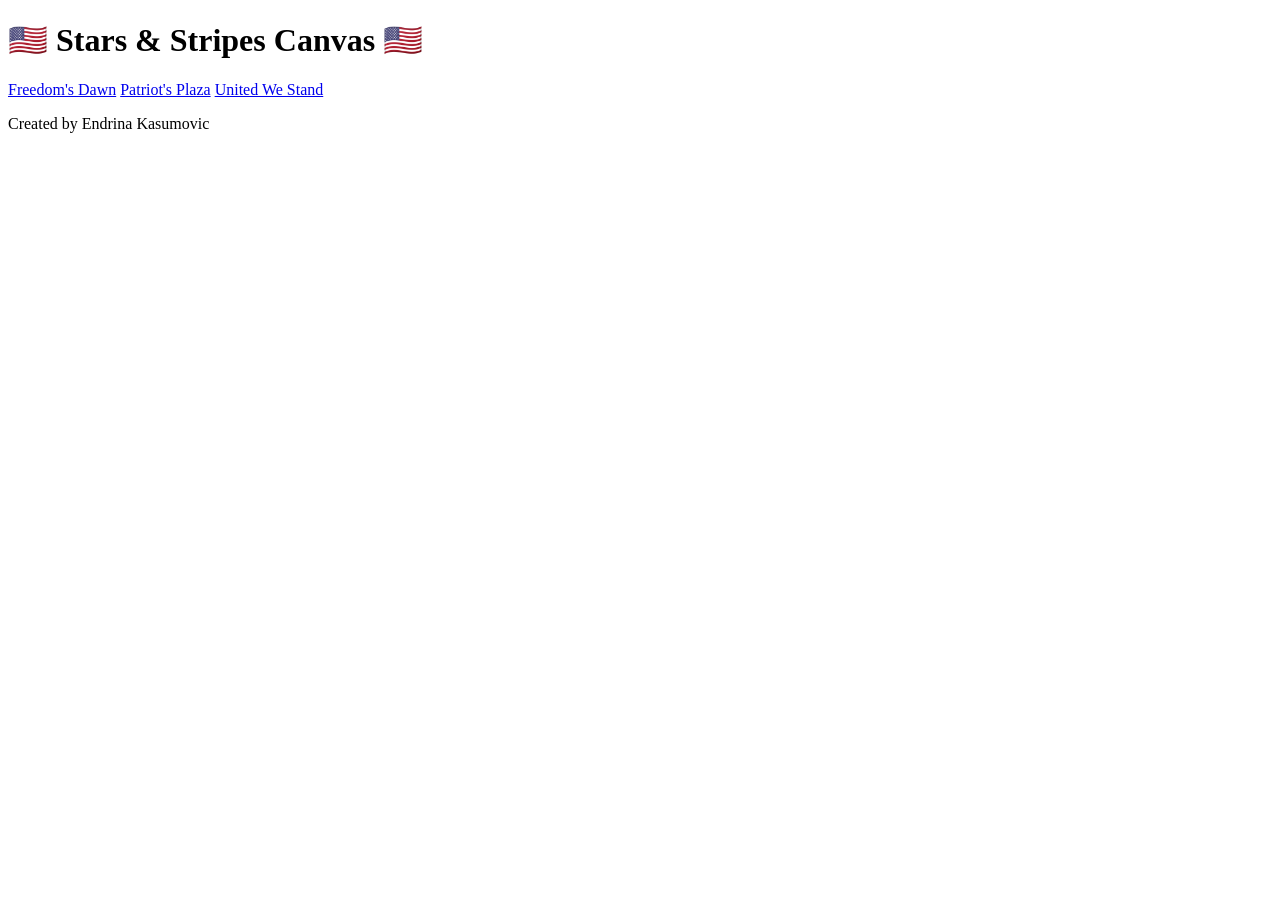
==== index.html @ b2540de1 "add starter code" ====
<!DOCTYPE html>
<html lang="en">
<head>
    <meta charset="UTF-8">
    <meta name="viewport" content="width=device-width, initial-scale=1.0">
    <title>Stars & Stripes Canvas</title>

    <link rel="stylesheet" href="stars-and-stripes.css">

    <link href="https://fonts.googleapis.com/css2?family=Oswald:wght@400;700&family=Open+Sans&display=swap" rel="stylesheet">
</head>

<body>

<header>
    <h1>🇺🇸 Stars & Stripes Canvas 🇺🇸</h1>

    <nav>
        <a href="#freedom">Freedom's Dawn</a>
        <a href="#plaza">Patriot's Plaza</a>
        <a href="#united">United We Stand</a>
    </nav>
</header>

<main>

    <section id="freedom" class="page">
    </section>

    <section id="plaza" class="page">
    </section>

    <section id="united" class="page">
    </section>

</main>

<footer>
    <p>Created by Endrina Kasumovic</p>
</footer>

</body>
</html>
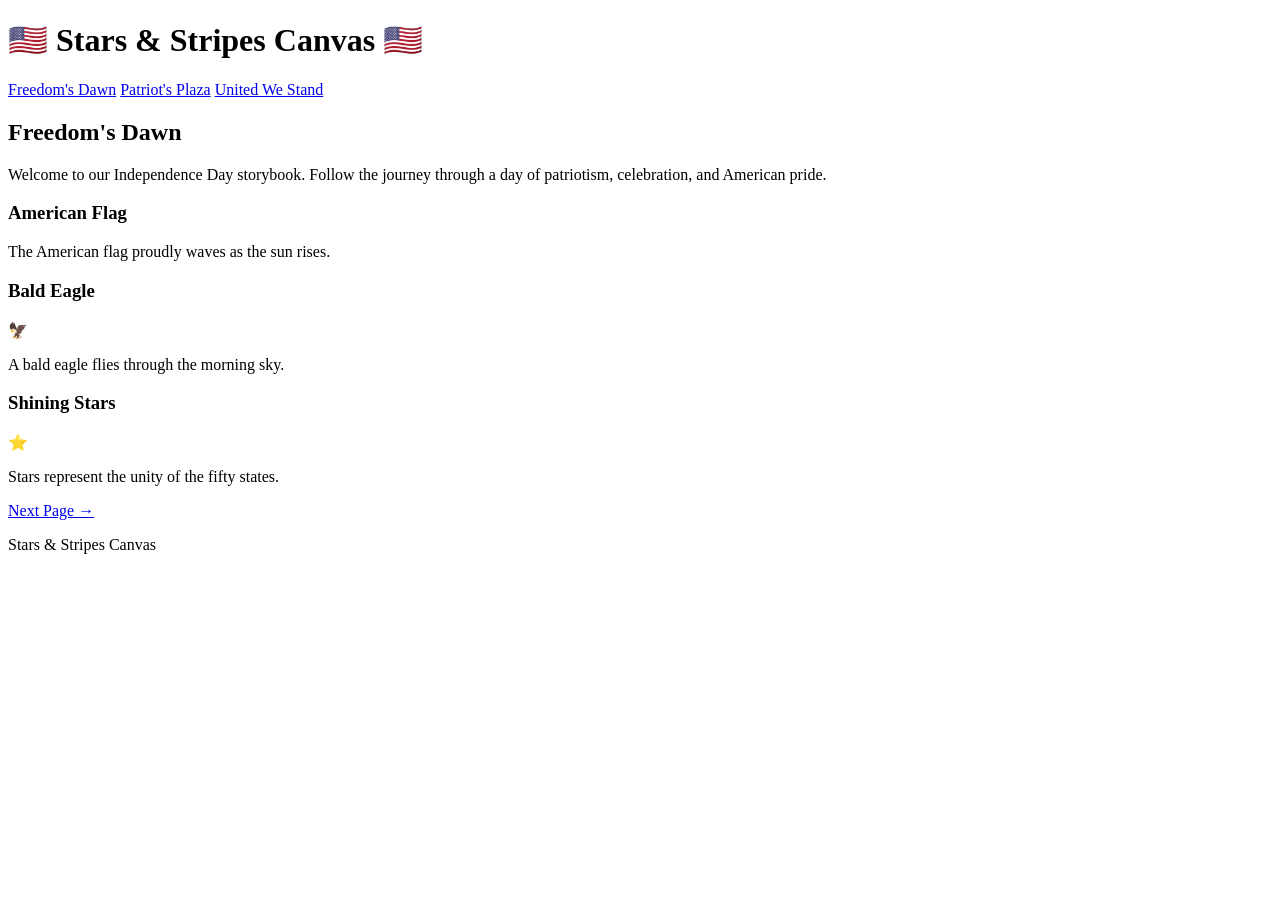
==== commit abf501c2: "Add patriotic animations and hover effects" ====
--- a/index.html
+++ b/index.html
@@ -25,6 +25,52 @@
 <main>
 
     <section id="freedom" class="page">
+
+        <div class="hero">
+            <h2>Freedom's Dawn</h2>
+
+            <p>
+                Welcome to our Independence Day storybook. Follow the journey
+                through a day of patriotism, celebration, and American pride.
+            </p>
+        </div>
+
+        <div class="content-grid">
+
+            <div class="card">
+                <h3>American Flag</h3>
+
+                <div class="flag"></div>
+
+                <p>
+                    The American flag proudly waves as the sun rises.
+                </p>
+            </div>
+
+            <div class="card">
+                <h3>Bald Eagle</h3>
+
+                <div class="eagle">🦅</div>
+
+                <p>
+                    A bald eagle flies through the morning sky.
+                </p>
+            </div>
+
+            <div class="card">
+                <h3>Shining Stars</h3>
+
+                <div class="star">⭐</div>
+
+                <p>
+                    Stars represent the unity of the fifty states.
+                </p>
+            </div>
+
+        </div>
+
+        <a class="next-btn" href="#plaza">Next Page →</a>
+
     </section>
 
     <section id="plaza" class="page">
@@ -36,7 +82,7 @@
 </main>
 
 <footer>
-    <p>Created by Endrina Kasumovic</p>
+    <p>Stars & Stripes Canvas</p>
 </footer>
 
 </body>
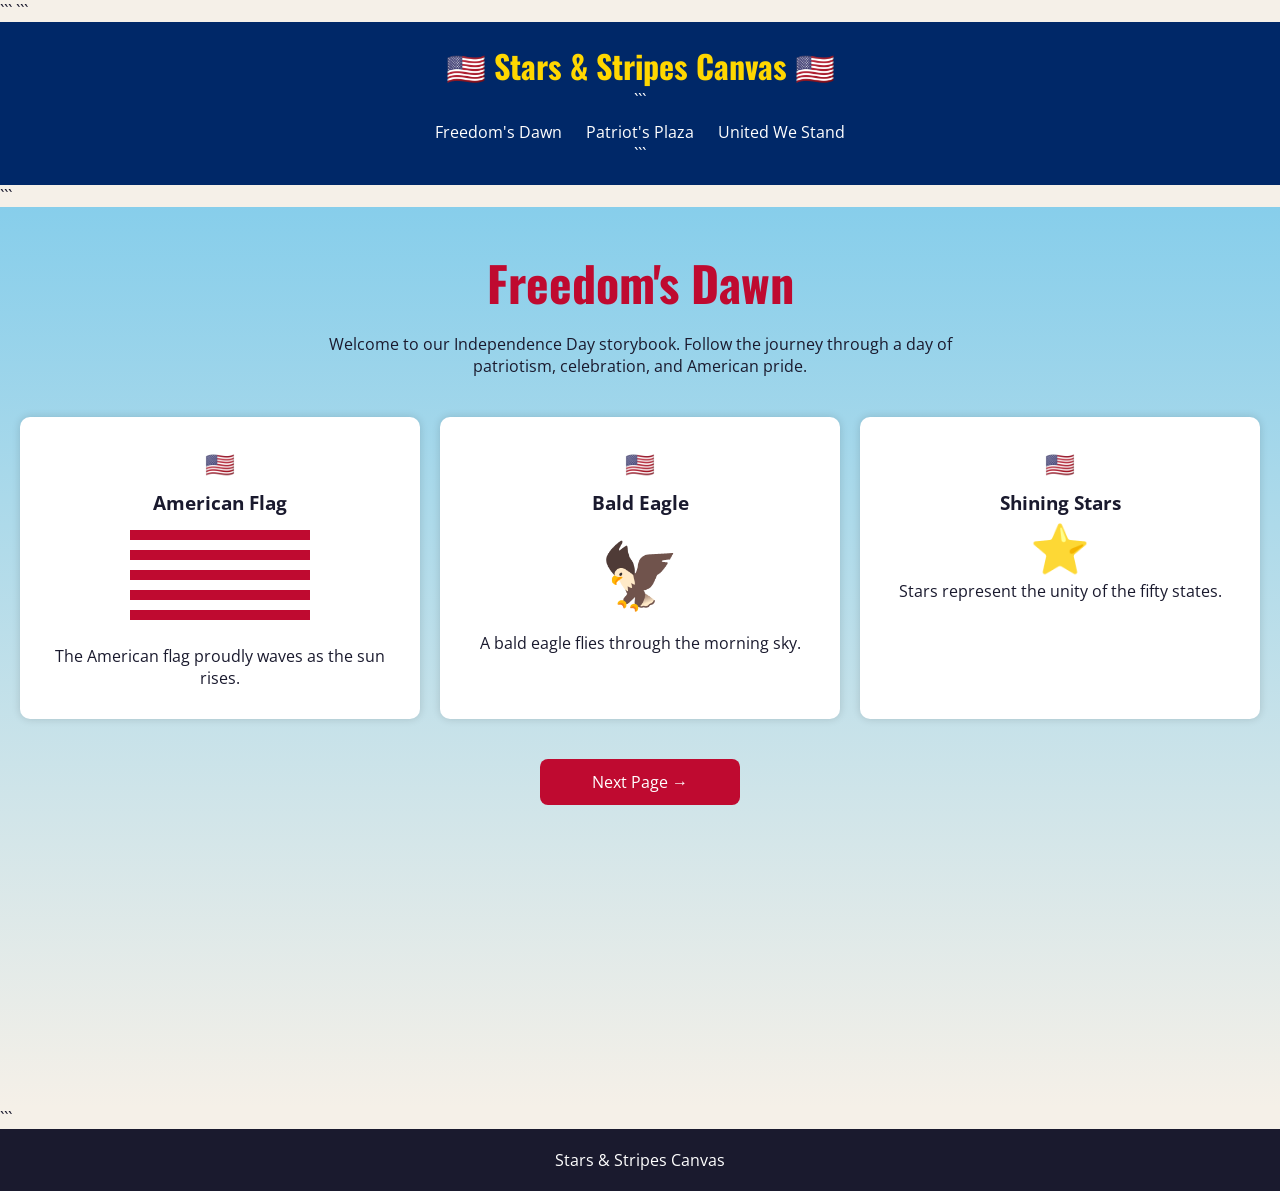
==== commit 5e98c41e: "Added new animnations but using place holder emojis (Change later)" ====
--- a/index.html
+++ b/index.html
@@ -1,13 +1,17 @@
 <!DOCTYPE html>
+
 <html lang="en">
 <head>
     <meta charset="UTF-8">
     <meta name="viewport" content="width=device-width, initial-scale=1.0">
     <title>Stars & Stripes Canvas</title>
 
-    <link rel="stylesheet" href="stars-and-stripes.css">
+```
+<link rel="stylesheet" href="stars_and_stripes.css">
 
-    <link href="https://fonts.googleapis.com/css2?family=Oswald:wght@400;700&family=Open+Sans&display=swap" rel="stylesheet">
+<link href="https://fonts.googleapis.com/css2?family=Oswald:wght@400;700&family=Open+Sans&display=swap" rel="stylesheet">
+```
+
 </head>
 
 <body>
@@ -15,69 +19,100 @@
 <header>
     <h1>🇺🇸 Stars & Stripes Canvas 🇺🇸</h1>
 
-    <nav>
-        <a href="#freedom">Freedom's Dawn</a>
-        <a href="#plaza">Patriot's Plaza</a>
-        <a href="#united">United We Stand</a>
-    </nav>
+```
+<nav>
+    <a href="#freedom">Freedom's Dawn</a>
+    <a href="#plaza">Patriot's Plaza</a>
+    <a href="#united">United We Stand</a>
+</nav>
+```
+
 </header>
 
 <main>
 
-    <section id="freedom" class="page">
+```
+<section id="freedom" class="page">
 
-        <div class="hero">
-            <h2>Freedom's Dawn</h2>
+    <div class="hero">
+        <h2>Freedom's Dawn</h2>
 
-            <p>
-                Welcome to our Independence Day storybook. Follow the journey
-                through a day of patriotism, celebration, and American pride.
-            </p>
+        <p>
+            Welcome to our Independence Day storybook. Follow the journey
+            through a day of patriotism, celebration, and American pride.
+        </p>
+    </div>
+
+    <div class="content-grid">
+
+        <div class="card">
+            <h3>American Flag</h3>
+            <div class="flag"></div>
+            <p>The American flag proudly waves as the sun rises.</p>
         </div>
 
-        <div class="content-grid">
-
-            <div class="card">
-                <h3>American Flag</h3>
-
-                <div class="flag"></div>
-
-                <p>
-                    The American flag proudly waves as the sun rises.
-                </p>
-            </div>
-
-            <div class="card">
-                <h3>Bald Eagle</h3>
-
-                <div class="eagle">🦅</div>
-
-                <p>
-                    A bald eagle flies through the morning sky.
-                </p>
-            </div>
-
-            <div class="card">
-                <h3>Shining Stars</h3>
-
-                <div class="star">⭐</div>
-
-                <p>
-                    Stars represent the unity of the fifty states.
-                </p>
-            </div>
-
+        <div class="card">
+            <h3>Bald Eagle</h3>
+            <div class="eagle">🦅</div>
+            <p>A bald eagle flies through the morning sky.</p>
         </div>
 
-        <a class="next-btn" href="#plaza">Next Page →</a>
+        <div class="card">
+            <h3>Shining Stars</h3>
+            <div class="star">⭐</div>
+            <p>Stars represent the unity of the fifty states.</p>
+        </div>
 
-    </section>
+    </div>
 
-    <section id="plaza" class="page">
-    </section>
+    <a class="next-btn" href="#plaza">Next Page →</a>
 
-    <section id="united" class="page">
-    </section>
+</section>
+
+<section id="plaza" class="page">
+
+    <div class="hero">
+        <h2>Patriot's Plaza</h2>
+
+        <p>
+            The town gathers together for a patriotic parade filled with
+            music, decorations, and celebration.
+        </p>
+    </div>
+
+    <div class="content-grid">
+
+        <div class="card">
+            <h3>Parade Float</h3>
+            <div class="float">🚚</div>
+            <p>A decorated parade float travels down Main Street.</p>
+        </div>
+
+        <div class="card">
+            <h3>Marching Band</h3>
+            <div class="band">🥁 🎺</div>
+            <p>The marching band performs patriotic music.</p>
+        </div>
+
+        <div class="card">
+            <h3>Family Dog</h3>
+            <div class="dog">🐶</div>
+            <p>Families bring their pets to enjoy the celebration.</p>
+        </div>
+
+    </div>
+
+    <div class="confetti">
+        🎉 🎊 🎉 🎊 🎉
+    </div>
+
+    <a class="next-btn" href="#united">Next Page →</a>
+
+</section>
+
+<section id="united" class="page">
+</section>
+```
 
 </main>
 
@@ -86,4 +121,4 @@
 </footer>
 
 </body>
-</html>+</html>
--- a/stars_and_stripes.css
+++ b/stars_and_stripes.css
@@ -0,0 +1,311 @@
+/* 4th of July Color Palette & Variables */
+:root {
+  --patriot-blue: #002868;
+  --liberty-red: #BF0A30;
+  --star-gold: #FFD700;
+  --cannon-smoke: #1a1a2e;
+  --parchment: #f5f0e8;
+
+  --space-1: 0.25rem;
+  --space-2: 0.5rem;
+  --space-3: 1rem;
+  --space-4: 2rem;
+}
+
+* {
+  margin: 0;
+  padding: 0;
+  box-sizing: border-box;
+}
+
+body {
+  background: var(--parchment);
+  font-family: "Open Sans", sans-serif;
+  color: var(--cannon-smoke);
+}
+
+header {
+  position: sticky;
+  top: 0;
+  z-index: 10;
+  background: var(--patriot-blue);
+  color: white;
+  text-align: center;
+  padding: 20px;
+}
+
+header h1 {
+  font-family: "Oswald", sans-serif;
+  color: var(--star-gold);
+}
+
+nav {
+  margin-top: 10px;
+}
+
+nav a {
+  color: white;
+  text-decoration: none;
+  margin: 0 10px;
+  transition: color 0.3s ease, transform 0.3s ease;
+  display: inline-block;
+}
+
+nav a:hover,
+nav a:focus {
+  color: var(--star-gold);
+  transform: scale(1.1);
+  outline: 2px solid var(--star-gold);
+}
+
+/* CSS-only page navigation */
+.page {
+  display: none;
+  min-height: 100vh;
+  padding: 40px 20px;
+}
+
+.page:target {
+  display: block;
+}
+
+/* Shows first page before clicking */
+.page:first-of-type {
+  display: block;
+}
+
+body:has(#plaza:target) #freedom,
+body:has(#united:target) #freedom {
+  display: none;
+}
+
+.hero {
+  text-align: center;
+  margin-bottom: 40px;
+}
+
+.hero h2 {
+  color: var(--liberty-red);
+  font-family: "Oswald", sans-serif;
+  font-size: 3rem;
+  margin-bottom: 15px;
+  animation: titlePop 1s ease-in-out;
+}
+
+.hero p {
+  max-width: 700px;
+  margin: auto;
+}
+
+#freedom {
+  background: linear-gradient(to bottom, #87ceeb, #f5f0e8);
+}
+
+#plaza {
+  background: linear-gradient(to bottom, #f5f0e8, white);
+}
+
+#united {
+  background: linear-gradient(to bottom, #002868, #1a1a2e);
+  color: white;
+}
+
+.content-grid {
+  display: grid;
+  grid-template-columns: repeat(auto-fit, minmax(250px, 1fr));
+  gap: 20px;
+}
+
+.card {
+  background: white;
+  color: var(--cannon-smoke);
+  padding: 30px;
+  border-radius: 10px;
+  text-align: center;
+  box-shadow: 0 0 8px rgba(0,0,0,.15);
+  transition: transform .3s ease-in-out;
+}
+
+.card:hover,
+.card:focus-within {
+  transform: translateY(-10px) scale(1.02);
+}
+
+.card::before {
+  content: "🇺🇸";
+  display: block;
+  font-size: 1.5rem;
+  margin-bottom: 10px;
+}
+
+.flag {
+  width: 180px;
+  height: 100px;
+  margin: 15px auto;
+  background: repeating-linear-gradient(
+    to bottom,
+    var(--liberty-red) 0px,
+    var(--liberty-red) 10px,
+    white 10px,
+    white 20px
+  );
+  animation: wave 2s ease-in-out infinite;
+  transform-origin: left center;
+  will-change: transform;
+}
+
+.eagle,
+.float,
+.dog,
+.veterans,
+.doves,
+.fireworks,
+.band {
+  font-size: 4rem;
+  margin: 15px 0;
+  will-change: transform, opacity;
+}
+
+.eagle {
+  animation: fly 4s ease-in-out infinite alternate;
+}
+
+.star {
+  font-size: 3rem;
+  animation: sparkle 1.5s ease-in-out infinite;
+  will-change: transform, opacity;
+}
+
+.float {
+  animation: drive 4s ease-in-out infinite alternate;
+}
+
+.band {
+  animation: bounce 1.5s ease-in-out infinite;
+}
+
+.dog {
+  animation: bounce 2s ease-in-out infinite;
+}
+
+.veterans {
+  animation: salute 2s ease-in-out infinite;
+}
+
+.doves {
+  animation: doveFly 4s ease-in-out infinite;
+}
+
+.fireworks {
+  animation: firework 2.4s ease-in-out infinite;
+}
+
+.confetti {
+  text-align: center;
+  font-size: 2rem;
+  margin-top: 30px;
+  animation: bounce 2s ease-in-out infinite;
+}
+
+.next-btn {
+  display: block;
+  width: 200px;
+  margin: 40px auto;
+  text-align: center;
+  background: var(--liberty-red);
+  color: white;
+  padding: 12px;
+  border-radius: 8px;
+  text-decoration: none;
+  transition: background .3s ease, transform .3s ease;
+}
+
+.next-btn:hover,
+.next-btn:focus {
+  background: var(--patriot-blue);
+  color: var(--star-gold);
+  transform: scale(1.08);
+  outline: 3px solid var(--star-gold);
+}
+
+footer {
+  background: var(--cannon-smoke);
+  color: white;
+  text-align: center;
+  padding: 20px;
+}
+
+/* Animations use transform and opacity only */
+@keyframes wave {
+  0% { transform: rotate(0deg); }
+  50% { transform: rotate(4deg); }
+  100% { transform: rotate(0deg); }
+}
+
+@keyframes fly {
+  0% { transform: translateX(-20px); }
+  100% { transform: translateX(20px); }
+}
+
+@keyframes drive {
+  0% { transform: translateX(-25px); }
+  100% { transform: translateX(25px); }
+}
+
+@keyframes bounce {
+  0% { transform: translateY(0); }
+  50% { transform: translateY(-10px); }
+  100% { transform: translateY(0); }
+}
+
+@keyframes sparkle {
+  0% { transform: scale(.4) rotate(0deg); opacity: 0; }
+  50% { transform: scale(1.3) rotate(90deg); opacity: 1; }
+  100% { transform: scale(.4) rotate(180deg); opacity: 0; }
+}
+
+@keyframes firework {
+  0% { transform: scale(.4) rotate(0deg); opacity: 0; }
+  25% { transform: scale(.8) rotate(45deg); opacity: .5; }
+  50% { transform: scale(1.3) rotate(90deg); opacity: 1; }
+  75% { transform: scale(.9) rotate(135deg); opacity: .7; }
+  100% { transform: scale(.4) rotate(180deg); opacity: 0; }
+}
+
+@keyframes doveFly {
+  0% { transform: translateX(-30px) translateY(10px); opacity: .4; }
+  50% { transform: translateX(10px) translateY(-10px); opacity: 1; }
+  100% { transform: translateX(40px) translateY(-20px); opacity: .4; }
+}
+
+@keyframes salute {
+  0% { transform: rotate(0deg); }
+  50% { transform: rotate(-5deg); }
+  100% { transform: rotate(0deg); }
+}
+
+@keyframes titlePop {
+  0% { opacity: 0; transform: translateY(-20px) scale(.9); }
+  100% { opacity: 1; transform: translateY(0) scale(1); }
+}
+
+/* Responsive design */
+@media (max-width: 700px) {
+  nav a {
+    display: block;
+    margin: 8px 0;
+  }
+
+  .hero h2 {
+    font-size: 2.2rem;
+  }
+}
+
+/* Reduced Motion Preferences */
+@media (prefers-reduced-motion: reduce) {
+  * {
+    animation-duration: 0.01ms !important;
+    animation-iteration-count: 1 !important;
+    transition: none !important;
+  }
+}
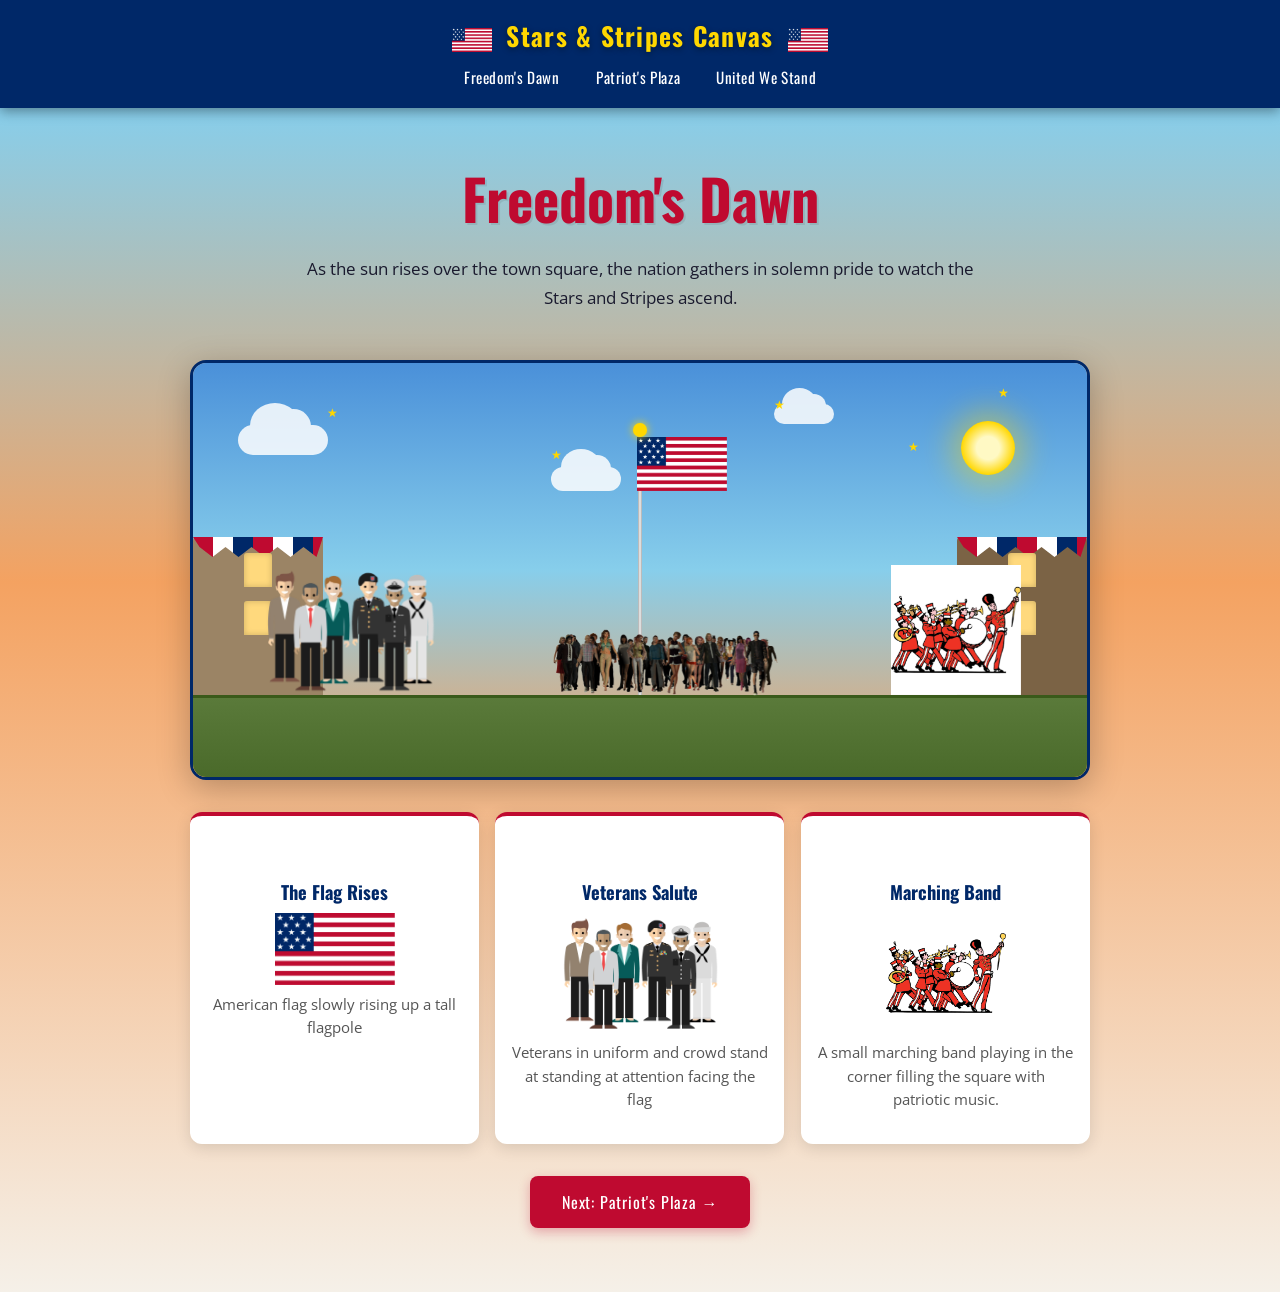
==== commit 376fb5d5: "Added full png with animations and finished the last page of sotry with added gifs and animations" ====
--- a/index.html
+++ b/index.html
@@ -1,124 +1,303 @@
 <!DOCTYPE html>
-
 <html lang="en">
 <head>
-    <meta charset="UTF-8">
-    <meta name="viewport" content="width=device-width, initial-scale=1.0">
-    <title>Stars & Stripes Canvas</title>
-
-```
-<link rel="stylesheet" href="stars_and_stripes.css">
-
-<link href="https://fonts.googleapis.com/css2?family=Oswald:wght@400;700&family=Open+Sans&display=swap" rel="stylesheet">
-```
-
+  <meta charset="UTF-8">
+  <meta name="viewport" content="width=device-width, initial-scale=1.0">
+  <title>Stars & Stripes Canvas</title>
+  <link rel="stylesheet" href="stars_and_stripes.css">
+  <link href="https://fonts.googleapis.com/css2?family=Oswald:wght@400;700&family=Open+Sans:wght@400;600&display=swap" rel="stylesheet">
 </head>
-
 <body>
 
 <header>
-    <h1>🇺🇸 Stars & Stripes Canvas 🇺🇸</h1>
-
-```
-<nav>
+  <h1><img src="images/flag.png" alt="American Flag" class="header-flag"> Stars &amp; Stripes Canvas <img src="images/flag.png" alt="American Flag" class="header-flag"></h1>
+  <nav>
     <a href="#freedom">Freedom's Dawn</a>
     <a href="#plaza">Patriot's Plaza</a>
     <a href="#united">United We Stand</a>
-</nav>
-```
-
+  </nav>
 </header>
 
 <main>
 
-```
-<section id="freedom" class="page">
+  <!-- PAGE 1: Freedom's Dawn — Town Square Flag Ceremony -->
+  <section id="freedom" class="page">
 
     <div class="hero">
-        <h2>Freedom's Dawn</h2>
-
-        <p>
-            Welcome to our Independence Day storybook. Follow the journey
-            through a day of patriotism, celebration, and American pride.
-        </p>
+      <h2>Freedom's Dawn</h2>
+      <p>As the sun rises over the town square, the nation gathers in solemn pride to watch the Stars and Stripes ascend.</p>
+    </div>
+
+    <!-- Town Square Scene -->
+    <div class="town-square-scene" aria-label="Town square flag ceremony scene">
+
+      <!-- Sky layer -->
+      <div class="sky">
+        <div class="sun"></div>
+        <div class="cloud cloud-1"></div>
+        <div class="cloud cloud-2"></div>
+        <div class="cloud cloud-3"></div>
+        <div class="star-field">
+          <span class="sky-star" style="top:10%;left:15%;animation-delay:0s">★</span>
+          <span class="sky-star" style="top:20%;left:40%;animation-delay:.4s">★</span>
+          <span class="sky-star" style="top:8%;left:65%;animation-delay:.8s">★</span>
+          <span class="sky-star" style="top:18%;left:80%;animation-delay:.2s">★</span>
+          <span class="sky-star" style="top:5%;left:90%;animation-delay:.6s">★</span>
+        </div>
+      </div>
+
+      <!-- Buildings with bunting -->
+      <div class="buildings">
+        <div class="building building-left">
+          <div class="bunting bunting-left"></div>
+          <div class="window"></div>
+          <div class="window"></div>
+        </div>
+        <div class="building building-right">
+          <div class="bunting bunting-right"></div>
+          <div class="window"></div>
+          <div class="window"></div>
+        </div>
+      </div>
+
+      <!-- Flagpole & rising flag -->
+      <div class="flagpole-area">
+        <div class="flagpole">
+          <div class="pole-ball"></div>
+          <div class="flag-container">
+              <img src="images/flag.png" alt="American Flag" class="flag-scene">
+            </div>
+        </div>
+      </div>
+
+      <!-- Doves taking flight -->
+      <div class="doves-group" aria-hidden="true">
+        <span class="dove dove-1">🕊️</span>
+        <span class="dove dove-2">🕊️</span>
+        <span class="dove dove-3">🕊️</span>
+      </div>
+
+      <!-- Ground crowd -->
+      <div class="crowd-row">
+        <div class="crowd-section crowd-veterans">
+          <img src="images/veterans.jpg" alt="Veterans in uniform" class="scene-img veterans-img">
+        </div>
+        <div class="crowd-section crowd-families">
+          <img src="images/crowd.png" alt="Crowd of spectators" class="scene-img crowd-img">
+        </div>
+        <div class="crowd-section crowd-band">
+          <img src="images/marching.png" alt="Marching band" class="scene-img band-img">
+        </div>
+      </div>
+
+      <!-- Ground -->
+      <div class="ground"></div>
     </div>
 
     <div class="content-grid">
-
-        <div class="card">
-            <h3>American Flag</h3>
-            <div class="flag"></div>
-            <p>The American flag proudly waves as the sun rises.</p>
-        </div>
-
-        <div class="card">
-            <h3>Bald Eagle</h3>
-            <div class="eagle">🦅</div>
-            <p>A bald eagle flies through the morning sky.</p>
-        </div>
-
-        <div class="card">
-            <h3>Shining Stars</h3>
-            <div class="star">⭐</div>
-            <p>Stars represent the unity of the fifty states.</p>
-        </div>
-
-    </div>
-
-    <a class="next-btn" href="#plaza">Next Page →</a>
+      <div class="card" tabindex="0">
+        <h3>The Flag Rises</h3>
+        <img src="images/flag.png" alt="American Flag" class="flag-img">
+        <p>American flag slowly rising up a tall flagpole</p>
+      </div>
+      <div class="card" tabindex="0">
+        <h3>Veterans Salute</h3>
+        <img src="images/veterans.jpg" alt="Veterans saluting" class="card-img">
+        <p>Veterans in uniform and crowd stand at standing at attention facing the flag</p>
+      </div>
+      <div class="card" tabindex="0">
+        <h3>Marching Band</h3>
+        <img src="images/marching.png" alt="Marching band playing" class="card-img">
+        <p>A small marching band playing in the corner filling the square with patriotic music.</p>
+      </div>
+    </div>
+
+    <a class="next-btn" href="#plaza">Next: Patriot's Plaza →</a>
+  </section>
+
+
+<!-- PAGE 2: Patriot's Plaza -->
+<section id="plaza" class="page">
+
+  <div class="hero">
+    <h2>Patriot's Plaza</h2>
+    <p>
+      The town erupts in celebration — parades, music, and patriotic spirit fill every corner of the plaza.
+    </p>
+  </div>
+
+  <!-- Parade street scene -->
+  <div class="parade-scene" aria-label="Parade scene">
+
+    <div class="parade-sky">
+      <div class="confetti-piece" style="left:5%; animation-delay:0s; background:#BF0A30;"></div>
+      <div class="confetti-piece" style="left:15%; animation-delay:.3s; background:#002868;"></div>
+      <div class="confetti-piece" style="left:25%; animation-delay:.6s; background:#FFD700;"></div>
+      <div class="confetti-piece" style="left:35%; animation-delay:.1s; background:#BF0A30;"></div>
+      <div class="confetti-piece" style="left:45%; animation-delay:.5s; background:white;"></div>
+      <div class="confetti-piece" style="left:55%; animation-delay:.2s; background:#002868;"></div>
+      <div class="confetti-piece" style="left:65%; animation-delay:.7s; background:#FFD700;"></div>
+      <div class="confetti-piece" style="left:75%; animation-delay:.4s; background:#BF0A30;"></div>
+      <div class="confetti-piece" style="left:85%; animation-delay:.9s; background:white;"></div>
+      <div class="confetti-piece" style="left:95%; animation-delay:.15s; background:#002868;"></div>
+    </div>
+
+    <div class="parade-road">
+      <div class="parade-lane">
+        <img src="images/parade.png"
+             alt="Parade float"
+             class="parade-vehicle parade-float-img">
+
+        <img src="images/marching.png"
+             alt="Marching band"
+             class="parade-vehicle parade-march-img">
+
+        <img src="images/dog.png"
+             alt="Dog in parade"
+             class="parade-vehicle parade-dog-img">
+      </div>
+    </div>
+
+    <div class="sidewalk-crowd">
+      <img src="images/crowd.png"
+           alt="Cheering crowd"
+           class="sidewalk-crowd-img">
+    </div>
+
+  </div>
+
+  <!-- Content Cards -->
+  <div class="content-grid">
+
+    <div class="card" tabindex="0">
+      <h3>Parade Float</h3>
+
+      <img src="images/parade.png"
+           alt="Parade float"
+           class="card-img">
+
+      <p>
+        A USA decorated float rolls, draped in red,
+        white, and blue streamers.
+      </p>
+    </div>
+
+    <div class="card" tabindex="0">
+      <h3>Marching Band</h3>
+
+      <img src="images/marching.png"
+           alt="Marching band"
+           class="card-img">
+
+      <p>
+        The marching band fills the air with proud patriotic
+        anthems during the parade
+      </p>
+    </div>
+
+    <div class="card" tabindex="0">
+      <h3>Family Dog</h3>
+
+      <img src="images/dog.png"
+           alt="Family dog"
+           class="card-img">
+
+      <p>
+        Even the family pets joins in on the parade.
+      </p>
+    </div>
+
+  </div>
+
+  <div class="baton-twirlers" aria-hidden="true">
+    <span class="twirler">🎀</span>
+    <span class="twirler" style="animation-delay:.3s;">🎀</span>
+    <span class="twirler" style="animation-delay:.6s;">🎀</span>
+  </div>
+
+  <a class="next-btn" href="#united">
+    Final Chapter: United We Stand →
+  </a>
 
 </section>
-
-<section id="plaza" class="page">
-
-    <div class="hero">
-        <h2>Patriot's Plaza</h2>
-
-        <p>
-            The town gathers together for a patriotic parade filled with
-            music, decorations, and celebration.
-        </p>
+  
+<!-- PAGE 3: United We Stand -->
+  <section id="united" class="page">
+
+    <div class="hero hero-dark">
+      <h2 class="hero-gold">United We Stand</h2>
+      <p>As night falls over America, the sky ignites in a grand finale of light, color, and national pride. One nation. One people. Forever free.</p>
+    </div>
+
+    <!-- Night fireworks scene -->
+    <div class="fireworks-scene" aria-label="Fireworks finale scene">
+      <div class="night-sky">
+        <span class="night-star" style="top:5%;left:10%;animation-delay:0s">✦</span>
+        <span class="night-star" style="top:12%;left:30%;animation-delay:.5s">✦</span>
+        <span class="night-star" style="top:8%;left:50%;animation-delay:1s">✦</span>
+        <span class="night-star" style="top:15%;left:70%;animation-delay:.3s">✦</span>
+        <span class="night-star" style="top:6%;left:88%;animation-delay:.8s">✦</span>
+        <span class="night-star" style="top:20%;left:20%;animation-delay:.2s">✦</span>
+        <span class="night-star" style="top:18%;left:60%;animation-delay:.7s">✦</span>
+        <span class="night-star" style="top:3%;left:80%;animation-delay:1.2s">✦</span>
+      </div>
+
+      <img src="images/firework.gif" alt="Fireworks" class="firework-gif gif-1" aria-hidden="true">
+      <img src="images/firework2.gif" alt="Fireworks" class="firework-gif gif-2" aria-hidden="true">
+      <img src="images/firework.gif" alt="Fireworks" class="firework-gif gif-3" aria-hidden="true">
+      <img src="images/firework2.gif" alt="Fireworks" class="firework-gif gif-4" aria-hidden="true">
+
+      <div class="skyline">
+        <div class="skyline-building" style="height:80px;width:40px;left:5%"></div>
+        <div class="skyline-building" style="height:120px;width:50px;left:12%"></div>
+        <div class="skyline-building" style="height:90px;width:35px;left:20%"></div>
+        <div class="skyline-building" style="height:140px;width:55px;left:27%"></div>
+        <div class="skyline-building" style="height:100px;width:40px;left:35%"></div>
+        <div class="skyline-building" style="height:130px;width:45px;right:30%"></div>
+        <div class="skyline-building" style="height:95px;width:38px;right:22%"></div>
+        <div class="skyline-building" style="height:150px;width:50px;right:14%"></div>
+        <div class="skyline-building" style="height:85px;width:42px;right:6%"></div>
+      </div>
+
+      <div class="waterfront-crowd">
+        <img src="images/crowd.png" alt="Crowd watching fireworks" class="waterfront-crowd-img">
+      </div>
+    </div>
+
+    <div class="unity-statement">
+      <blockquote>
+        "We hold these truths to be self-evident, that all men are created equal."
+        <cite>— Declaration of Independence, 1776</cite>
+      </blockquote>
     </div>
 
     <div class="content-grid">
-
-        <div class="card">
-            <h3>Parade Float</h3>
-            <div class="float">🚚</div>
-            <p>A decorated parade float travels down Main Street.</p>
-        </div>
-
-        <div class="card">
-            <h3>Marching Band</h3>
-            <div class="band">🥁 🎺</div>
-            <p>The marching band performs patriotic music.</p>
-        </div>
-
-        <div class="card">
-            <h3>Family Dog</h3>
-            <div class="dog">🐶</div>
-            <p>Families bring their pets to enjoy the celebration.</p>
-        </div>
-
-    </div>
-
-    <div class="confetti">
-        🎉 🎊 🎉 🎊 🎉
-    </div>
-
-    <a class="next-btn" href="#united">Next Page →</a>
-
-</section>
-
-<section id="united" class="page">
-</section>
-```
+      <div class="card card-dark" tabindex="0">
+        <h3>Fireworks Grand Finale</h3>
+        <img src="images/firework2.gif" alt="Fireworks" class="card-img">
+        <p>The night sky lights up with the colors of the American Flag.</p>
+      </div>
+      <div class="card card-dark" tabindex="0">
+        <h3>Veterans & Heroes</h3>
+        <img src="images/veterans.jpg" alt="Veterans in uniform" class="card-img">
+        <p>We honor every man and woman who served to protect the freedoms we celebrate today.</p>
+      </div>
+    </div>
+
+    <div class="finale-stars" aria-hidden="true">
+      <span class="finale-star" style="animation-delay:0s">⭐</span>
+      <span class="finale-star" style="animation-delay:.2s">⭐</span>
+      <span class="finale-star" style="animation-delay:.4s">⭐</span>
+      <span class="finale-star" style="animation-delay:.6s">⭐</span>
+      <span class="finale-star" style="animation-delay:.8s">⭐</span>
+    </div>
+
+    <a class="next-btn" href="#freedom">← Start Over: Freedom's Dawn</a>
+  </section>
 
 </main>
 
-<footer>
-    <p>Stars & Stripes Canvas</p>
-</footer>
+
 
 </body>
-</html>
+</html>
--- a/stars_and_stripes.css
+++ b/stars_and_stripes.css
@@ -1,10 +1,12 @@
-/* 4th of July Color Palette & Variables */
 :root {
-  --patriot-blue: #002868;
-  --liberty-red: #BF0A30;
-  --star-gold: #FFD700;
-  --cannon-smoke: #1a1a2e;
-  --parchment: #f5f0e8;
+  --patriot-blue:  #002868;
+  --liberty-red:   #BF0A30;
+  --star-gold:     #FFD700;
+  --cannon-smoke:  #1a1a2e;
+  --parchment:     #f5f0e8;
+  --sky-blue:      #87ceeb;
+  --dawn-orange:   #f4a261;
+  --night-blue:    #0b0c2a;
 
   --space-1: 0.25rem;
   --space-2: 0.5rem;
@@ -12,7 +14,7 @@
   --space-4: 2rem;
 }
 
-* {
+*, *::before, *::after {
   margin: 0;
   padding: 0;
   box-sizing: border-box;
@@ -22,288 +24,960 @@
   background: var(--parchment);
   font-family: "Open Sans", sans-serif;
   color: var(--cannon-smoke);
+  overflow-x: hidden;
 }
 
 header {
   position: sticky;
   top: 0;
-  z-index: 10;
+  z-index: 100;
   background: var(--patriot-blue);
   color: white;
   text-align: center;
-  padding: 20px;
+  padding: var(--space-3) var(--space-4);
+  box-shadow: 0 3px 12px rgba(0,0,0,.4);
 }
 
 header h1 {
   font-family: "Oswald", sans-serif;
+  font-size: 1.6rem;
   color: var(--star-gold);
+  letter-spacing: 0.05em;
+  text-shadow: 0 2px 6px rgba(0,0,0,.4);
 }
 
 nav {
-  margin-top: 10px;
+  margin-top: var(--space-2);
+  display: flex;
+  justify-content: center;
+  gap: var(--space-3);
+  flex-wrap: wrap;
 }
 
 nav a {
   color: white;
   text-decoration: none;
-  margin: 0 10px;
-  transition: color 0.3s ease, transform 0.3s ease;
+  font-family: "Oswald", sans-serif;
+  font-size: 0.95rem;
+  letter-spacing: 0.04em;
+  padding: 4px 10px;
+  border-radius: 4px;
+  transition: color 0.3s ease, transform 0.3s ease, background 0.3s ease;
   display: inline-block;
+  will-change: transform;
 }
 
 nav a:hover,
 nav a:focus {
   color: var(--star-gold);
+  background: rgba(255,255,255,0.1);
   transform: scale(1.1);
   outline: 2px solid var(--star-gold);
-}
-
-/* CSS-only page navigation */
+  outline-offset: 2px;
+}
+
 .page {
   display: none;
   min-height: 100vh;
-  padding: 40px 20px;
-}
-
-.page:target {
-  display: block;
-}
-
-/* Shows first page before clicking */
-.page:first-of-type {
-  display: block;
-}
+  padding: var(--space-4) var(--space-3);
+}
+
+.page:target { display: block; }
+
+
+#freedom { display: block; }
 
 body:has(#plaza:target) #freedom,
-body:has(#united:target) #freedom {
-  display: none;
+body:has(#united:target) #freedom { display: none; }
+
+
+#freedom {
+  background: linear-gradient(to bottom, var(--sky-blue) 0%, var(--dawn-orange) 40%, var(--parchment) 100%);
+}
+
+#plaza {
+  background: linear-gradient(to bottom, #e8f4f8 0%, var(--parchment) 60%, white 100%);
+}
+
+#united {
+  background: linear-gradient(to bottom, var(--night-blue) 0%, #1a1a3e 60%, #0b0c1a 100%);
+  color: white;
 }
 
 .hero {
   text-align: center;
-  margin-bottom: 40px;
+  margin-bottom: var(--space-4);
+  padding: var(--space-3) 0;
 }
 
 .hero h2 {
+  font-family: "Oswald", sans-serif;
+  font-size: clamp(2rem, 6vw, 3.5rem);
   color: var(--liberty-red);
+  margin-bottom: var(--space-3);
+  text-shadow: 2px 2px 0 rgba(0,0,0,.08);
+  animation: titlePop 0.8s cubic-bezier(0.34, 1.56, 0.64, 1) both;
+  will-change: transform, opacity;
+}
+
+.hero-dark p { color: rgba(255,255,255,0.85); }
+
+.hero-gold {
+  color: var(--star-gold) !important;
+  text-shadow: 0 0 30px rgba(255,215,0,0.5), 2px 2px 0 rgba(0,0,0,.3) !important;
+}
+
+.hero p {
+  max-width: 680px;
+  margin: 0 auto;
+  font-size: 1.05rem;
+  line-height: 1.7;
+  color: var(--cannon-smoke);
+}
+
+.town-square-scene {
+  position: relative;
+  width: 100%;
+  max-width: 900px;
+  margin: 0 auto var(--space-4);
+  height: 420px;
+  border-radius: 16px;
+  overflow: hidden;
+  border: 3px solid var(--patriot-blue);
+  box-shadow: 0 8px 32px rgba(0,0,0,.25);
+}
+
+.sky {
+  position: absolute;
+  inset: 0;
+  background: linear-gradient(to bottom, #4a90d9 0%, #87ceeb 50%, var(--dawn-orange) 100%);
+}
+
+.sun {
+  position: absolute;
+  top: 14%;
+  right: 8%;
+  width: 54px;
+  height: 54px;
+  background: radial-gradient(circle, #fff9c4 30%, #FFD700 70%, transparent 100%);
+  border-radius: 50%;
+  animation: sunRise 6s ease-out both;
+  will-change: transform, opacity;
+  box-shadow: 0 0 30px 10px rgba(255,215,0,.4);
+}
+
+.cloud {
+  position: absolute;
+  background: white;
+  border-radius: 50px;
+  opacity: 0.85;
+  will-change: transform;
+}
+
+.cloud::before, .cloud::after {
+  content: "";
+  position: absolute;
+  background: white;
+  border-radius: 50%;
+}
+
+.cloud-1 {
+  width: 90px; height: 30px; top: 15%; left: 5%;
+  animation: cloudDrift 18s linear infinite;
+}
+.cloud-1::before { width: 50px; height: 45px; top: -22px; left: 12px; }
+.cloud-1::after  { width: 35px; height: 35px; top: -16px; left: 38px; }
+
+.cloud-2 {
+  width: 70px; height: 24px; top: 25%; left: 40%;
+  animation: cloudDrift 25s linear infinite;
+  animation-delay: -8s;
+}
+.cloud-2::before { width: 40px; height: 36px; top: -18px; left: 10px; }
+.cloud-2::after  { width: 28px; height: 28px; top: -12px; left: 32px; }
+
+.cloud-3 {
+  width: 60px; height: 20px; top: 10%; left: 65%;
+  animation: cloudDrift 20s linear infinite;
+  animation-delay: -12s;
+}
+.cloud-3::before { width: 35px; height: 32px; top: -16px; left: 8px; }
+.cloud-3::after  { width: 24px; height: 24px; top: -10px; left: 28px; }
+
+/* Stars fading with sunrise */
+.star-field { position: absolute; inset: 0; }
+
+.sky-star {
+  position: absolute;
+  color: var(--star-gold);
+  font-size: 0.75rem;
+  animation: starFade 4s ease-in-out infinite alternate;
+  will-change: opacity;
+}
+
+/* Buildings with bunting */
+.buildings {
+  position: absolute;
+  bottom: 80px;
+  left: 0; right: 0;
+  display: flex;
+  justify-content: space-between;
+  pointer-events: none;
+}
+
+.building {
+  width: 130px;
+  height: 160px;
+  background: #8B7355;
+  position: relative;
+  display: flex;
+  flex-direction: column;
+  align-items: center;
+  padding-top: 16px;
+  gap: 14px;
+}
+
+.building-left { border-radius: 4px 4px 0 0; background: #9B8465; }
+.building-right { border-radius: 4px 4px 0 0; background: #7B6345; }
+
+.window {
+  width: 28px;
+  height: 34px;
+  background: #ffd97d;
+  border-radius: 3px 3px 0 0;
+  box-shadow: inset 0 0 6px rgba(0,0,0,.2);
+  animation: windowGlow 3s ease-in-out infinite alternate;
+  will-change: opacity;
+}
+
+/* Patriotic bunting */
+.bunting {
+  position: absolute;
+  top: 0;
+  width: 100%;
+  height: 20px;
+  background: repeating-linear-gradient(
+    90deg,
+    var(--liberty-red) 0px, var(--liberty-red) 20px,
+    white 20px, white 40px,
+    var(--patriot-blue) 40px, var(--patriot-blue) 60px
+  );
+  clip-path: polygon(0 0, 100% 0, 95% 100%, 85% 50%, 75% 100%, 65% 50%, 55% 100%, 45% 50%, 35% 100%, 25% 50%, 15% 100%, 5% 50%);
+  animation: buntingWave 3s ease-in-out infinite;
+  will-change: transform;
+}
+
+/* Flagpole */
+.flagpole-area {
+  position: absolute;
+  bottom: 80px;
+  left: 50%;
+  transform: translateX(-50%);
+}
+
+.flagpole {
+  position: relative;
+  display: flex;
+  flex-direction: column;
+  align-items: center;
+}
+
+.pole-ball {
+  width: 14px;
+  height: 14px;
+  background: var(--star-gold);
+  border-radius: 50%;
+  box-shadow: 0 0 8px var(--star-gold);
+  z-index: 2;
+}
+
+.flagpole::after {
+  content: "";
+  display: block;
+  width: 4px;
+  height: 260px;
+  background: linear-gradient(to right, #aaa, #eee, #aaa);
+  border-radius: 2px;
+}
+
+/* Rising Flag */
+.flag-container {
+  position: absolute;
+  top: 14px;
+  left: 4px;
+  animation: flagRise 4s cubic-bezier(0.25, 0.46, 0.45, 0.94) 0.5s both;
+  will-change: transform, opacity;
+}
+
+
+/* Doves */
+.doves-group {
+  position: absolute;
+  top: 18%;
+  left: 22%;
+}
+
+.dove {
+  position: absolute;
+  font-size: 1.4rem;
+  will-change: transform, opacity;
+}
+
+.dove-1 { animation: doveFlight 5s ease-in-out 1s both; }
+.dove-2 { animation: doveFlight 5s ease-in-out 1.6s both; left: 30px; }
+.dove-3 { animation: doveFlight 5s ease-in-out 2.2s both; left: 60px; }
+
+/* Crowd */
+.crowd-row {
+  position: absolute;
+  bottom: 82px;
+  left: 0; right: 0;
+  display: flex;
+  justify-content: space-around;
+  align-items: flex-end;
+  padding: 0 10px;
+  z-index: 2;
+}
+
+.crowd-section { display: flex; gap: 6px; align-items: flex-end; vertical-align: bottom; }
+
+.figure { font-size: 1.6rem; display: inline-block; will-change: transform; }
+
+.veteran { animation: salute 2.5s ease-in-out infinite; }
+.child   { animation: bounce 1.8s ease-in-out infinite; }
+.pet     { animation: tailWag 1.2s ease-in-out infinite; }
+.band-member { animation: bandStep 1s ease-in-out infinite; }
+
+/* Ground */
+.ground {
+  position: absolute;
+  bottom: 0;
+  left: 0; right: 0;
+  height: 82px;
+  background: linear-gradient(to bottom, #5a7a3a 0%, #4a6a2a 100%);
+  border-top: 3px solid #3a5a1a;
+}
+
+
+.parade-scene {
+  position: relative;
+  max-width: 900px;
+  margin: 0 auto var(--space-4);
+  height: 260px;
+  border-radius: 16px;
+  overflow: hidden;
+  border: 3px solid var(--patriot-blue);
+  box-shadow: 0 8px 32px rgba(0,0,0,.2);
+  background: linear-gradient(to bottom, #d0e8f8 0%, #e8f4e0 60%, #7a9a5a 100%);
+}
+
+/* Confetti falling */
+.parade-sky {
+  position: absolute;
+  top: 0; left: 0; right: 0;
+  height: 50%;
+}
+
+.confetti-piece {
+  position: absolute;
+  top: 0;
+  width: 10px;
+  height: 14px;
+  border-radius: 2px;
+  animation: confettiFall 3s ease-in infinite;
+  will-change: transform, opacity;
+}
+
+.confetti-piece:nth-child(odd)  { animation-duration: 2.5s; }
+.confetti-piece:nth-child(3n)   { animation-duration: 3.5s; border-radius: 50%; }
+
+/* Parade road */
+.parade-road {
+  position: absolute;
+  bottom: 60px;
+  left: 0; right: 0;
+  height: 80px;
+  background: #888;
+  border-top: 4px solid #bbb;
+  border-bottom: 4px solid #bbb;
+}
+
+.parade-lane {
+  display: flex;
+  align-items: center;
+  height: 100%;
+  gap: 60px;
+  animation: paradeMove 25s linear infinite;
+  will-change: transform;
+  width: max-content;
+  transform: translateX(-100vw);
+}
+
+.parade-vehicle { font-size: 2.8rem; display: inline-block; }
+.motorcycle { animation: vehicleBounce 0.4s ease-in-out infinite; }
+.float-truck { animation: vehicleBounce 0.5s ease-in-out infinite; animation-delay:.1s; }
+.horse      { animation: horseGallop 0.6s ease-in-out infinite; }
+
+/* Sidewalk crowd */
+.sidewalk-crowd {
+  position: absolute;
+  bottom: 0;
+  left: 0; right: 0;
+  height: 60px;
+  display: flex;
+  align-items: center;
+  justify-content: space-around;
+  background: #5a7a3a;
+  padding: 0 10px;
+}
+
+.sidewalk-person { font-size: 1.5rem; animation: cheer 1.5s ease-in-out infinite; will-change: transform; }
+.child-wave      { animation: childWave 1s ease-in-out infinite; }
+.sparkler-waver  { animation: sparklerWave 0.8s ease-in-out infinite; }
+
+/* Baton twirlers */
+.baton-twirlers {
+  display: flex;
+  justify-content: center;
+  gap: var(--space-4);
+  margin: var(--space-3) 0;
+}
+
+.twirler {
+  font-size: 2rem;
+  animation: twirl 0.8s linear infinite;
+  display: inline-block;
+  will-change: transform;
+}
+
+.fireworks-scene {
+  position: relative;
+  max-width: 900px;
+  margin: 0 auto var(--space-4);
+  height: 320px;
+  border-radius: 16px;
+  overflow: hidden;
+  border: 3px solid var(--star-gold);
+  box-shadow: 0 0 40px rgba(255,215,0,.2), 0 8px 32px rgba(0,0,0,.4);
+  background: var(--night-blue);
+}
+
+.night-sky { position: absolute; inset: 0; }
+
+.night-star {
+  position: absolute;
+  color: white;
+  font-size: 0.7rem;
+  animation: twinkle 2s ease-in-out infinite alternate;
+  will-change: opacity;
+}
+
+/* Firework bursts */
+.firework-burst {
+  position: absolute;
+  font-size: 3.5rem;
+  will-change: transform, opacity;
+}
+
+.burst-1 { top: 10%; left: 15%;  animation: burst 2.8s ease-in-out 0s    infinite; }
+.burst-2 { top: 5%;  left: 45%;  animation: burst 2.8s ease-in-out 0.7s  infinite; }
+.burst-3 { top: 15%; left: 70%;  animation: burst 2.8s ease-in-out 1.4s  infinite; }
+.burst-4 { top: 25%; left: 30%;  animation: burst 2.8s ease-in-out 2.1s  infinite; }
+.burst-5 { top: 8%;  left: 85%;  animation: burst 2.8s ease-in-out 0.35s infinite; }
+
+/* City skyline */
+.skyline {
+  position: absolute;
+  bottom: 55px;
+  left: 0; right: 0;
+  height: 160px;
+}
+
+.skyline-building {
+  position: absolute;
+  bottom: 0;
+  background: #2a2d50;
+  border-top: 3px solid #5a5e90;
+  box-shadow: inset -2px 0 8px rgba(0,0,0,.3);
+}
+
+.skyline-building::before {
+  content: "";
+  position: absolute;
+  top: 12px; left: 6px; right: 6px;
+  height: 8px;
+  background: rgba(255,220,80,0.25);
+  box-shadow: 0 18px 0 rgba(255,220,80,0.18), 0 36px 0 rgba(255,220,80,0.12);
+}
+
+/* Waterfront crowd */
+.waterfront-crowd {
+  position: absolute;
+  bottom: 0;
+  left: 0; right: 0;
+  height: 80px;
+  z-index: 2;
+}
+
+.waterfront-crowd-img {
+  width: 100%;
+  height: 100%;
+  object-fit: cover;
+  object-position: center bottom;
+}
+
+.watcher { font-size: 1.5rem; animation: watcherSway 3s ease-in-out infinite; will-change: transform; }
+
+/* Unity quote */
+.unity-statement {
+  max-width: 700px;
+  margin: 0 auto var(--space-4);
+  text-align: center;
+}
+
+.unity-statement blockquote {
   font-family: "Oswald", sans-serif;
-  font-size: 3rem;
-  margin-bottom: 15px;
-  animation: titlePop 1s ease-in-out;
-}
-
-.hero p {
-  max-width: 700px;
-  margin: auto;
-}
-
-#freedom {
-  background: linear-gradient(to bottom, #87ceeb, #f5f0e8);
-}
-
-#plaza {
-  background: linear-gradient(to bottom, #f5f0e8, white);
-}
-
-#united {
-  background: linear-gradient(to bottom, #002868, #1a1a2e);
-  color: white;
-}
+  font-size: clamp(1rem, 3vw, 1.3rem);
+  color: var(--star-gold);
+  border-left: 4px solid var(--liberty-red);
+  padding: var(--space-3) var(--space-4);
+  font-style: italic;
+  background: rgba(255,255,255,0.04);
+  border-radius: 0 8px 8px 0;
+}
+
+.unity-statement cite {
+  display: block;
+  margin-top: var(--space-2);
+  font-size: 0.85rem;
+  color: rgba(255,255,255,0.6);
+  font-style: normal;
+}
+
+/* Finale stars */
+.finale-stars {
+  display: flex;
+  justify-content: center;
+  gap: var(--space-3);
+  margin: var(--space-3) 0;
+}
+
+.finale-star {
+  font-size: 2rem;
+  animation: sparkle 1.5s ease-in-out infinite;
+  will-change: transform, opacity;
+}
+
 
 .content-grid {
   display: grid;
-  grid-template-columns: repeat(auto-fit, minmax(250px, 1fr));
-  gap: 20px;
+  grid-template-columns: repeat(3, 1fr);
+  gap: var(--space-3);
+  max-width: 900px;
+  margin: 0 auto var(--space-4);
+}
+
+#united .content-grid {
+  grid-template-columns: repeat(2, 320px);
+  justify-content: center;
+  gap: 30px;
 }
 
 .card {
   background: white;
   color: var(--cannon-smoke);
-  padding: 30px;
-  border-radius: 10px;
+  padding: var(--space-4) var(--space-3);
+  border-radius: 12px;
   text-align: center;
-  box-shadow: 0 0 8px rgba(0,0,0,.15);
-  transition: transform .3s ease-in-out;
+  box-shadow: 0 4px 16px rgba(0,0,0,.12);
+  transition: transform 0.3s ease-in-out, box-shadow 0.3s ease;
+  border-top: 4px solid var(--liberty-red);
+  will-change: transform;
 }
 
 .card:hover,
 .card:focus-within {
   transform: translateY(-10px) scale(1.02);
+  box-shadow: 0 12px 32px rgba(0,0,0,.2);
 }
 
 .card::before {
-  content: "🇺🇸";
-  display: block;
-  font-size: 1.5rem;
-  margin-bottom: 10px;
-}
-
-.flag {
-  width: 180px;
-  height: 100px;
-  margin: 15px auto;
-  background: repeating-linear-gradient(
-    to bottom,
-    var(--liberty-red) 0px,
-    var(--liberty-red) 10px,
-    white 10px,
-    white 20px
-  );
-  animation: wave 2s ease-in-out infinite;
+  content: "";
+  display: block;
+  width: 36px;
+  height: 22px;
+  background: url('assets/images/flag.png') center/contain no-repeat;
+  margin: 0 auto var(--space-2);
+}
+
+.card h3 {
+  font-family: "Oswald", sans-serif;
+  color: var(--patriot-blue);
+  margin-bottom: var(--space-2);
+  font-size: 1.15rem;
+}
+
+.card p {
+  font-size: 0.92rem;
+  line-height: 1.6;
+  color: #555;
+}
+
+/* Dark card variant for page 3 */
+.card-dark {
+  background: rgba(255,255,255,0.07);
+  color: white;
+  border-top-color: var(--star-gold);
+}
+
+.card-dark h3 { color: var(--star-gold); }
+.card-dark p  { color: rgba(255,255,255,0.75); }
+.card-dark::before { content: "⭐"; }
+
+
+.eagle, .float, .dog, .veterans, .doves, .fireworks, .band {
+  font-size: 3.5rem;
+  margin: var(--space-2) 0;
+  display: block;
+  will-change: transform, opacity;
+}
+
+.scene-img {
+  object-fit: contain;
+  will-change: transform;
+  display: block;
+}
+
+.veterans-img {
+  height: 130px;
+  animation: salute 2.5s ease-in-out infinite;
+}
+
+.crowd-img {
+  height: 170px;
+  animation: bounce 3s ease-in-out infinite;
+  object-fit: contain;
+  object-position: bottom;
+  vertical-align: bottom;
+  display: block;
+  position: relative;
+  top: 50px;   
+}
+
+.band-img {
+  height: 130px;
+  animation: bandStep 1s ease-in-out infinite;
+}
+
+.sidewalk-crowd-img {
+  height: 55px;
+  width: 100%;
+  object-fit: cover;
+  object-position: center bottom;
+  animation: cheer 2s ease-in-out infinite;
+  will-change: transform;
+}
+
+.card-img {
+  width: 100%;
+  max-height: 120px;
+  object-fit: contain;
+  margin: var(--space-2) 0;
+  display: block;
+}
+
+.firework-gif {
+  position: absolute;
+  will-change: transform, opacity;
+  z-index: 2;
+}
+.gif-1 { width: 160px; top: 2%;  left: 5%;  animation: burst 3s ease-in-out 0s   infinite; }
+.gif-2 { width: 180px; top: 0%;  left: 35%; animation: burst 3s ease-in-out 0.8s infinite; }
+.gif-3 { width: 160px; top: 2%;  left: 62%; animation: burst 3s ease-in-out 1.6s infinite; }
+.gif-4 { width: 140px; top: 5%;  left: 82%; animation: burst 3s ease-in-out 2.4s infinite; }
+
+.parade-float-img { height: 90px; object-fit: contain; animation: vehicleBounce 0.5s ease-in-out infinite; }
+.parade-march-img { height: 90px; object-fit: contain; animation: bandStep 0.6s ease-in-out infinite; }
+.parade-dog-img   { height: 70px; object-fit: contain; animation: vehicleBounce 0.4s ease-in-out infinite; }
+.header-flag {
+  height: 24px;
+  vertical-align: middle;
+  margin: 0 6px;
+}
+
+.flag-img {
+  width: 120px;
+  height: auto;
+  margin: var(--space-2) auto;
+  display: block;
+  animation: flagWave 2.5s ease-in-out infinite;
   transform-origin: left center;
   will-change: transform;
 }
 
-.eagle,
-.float,
-.dog,
-.veterans,
-.doves,
-.fireworks,
-.band {
-  font-size: 4rem;
-  margin: 15px 0;
-  will-change: transform, opacity;
-}
-
-.eagle {
-  animation: fly 4s ease-in-out infinite alternate;
-}
+.flag-scene {
+  width: 90px;
+  height: auto;
+  display: block;
+  animation: flagWave 2.5s ease-in-out infinite;
+  transform-origin: left center;
+  will-change: transform;
+}
+
+.eagle    { animation: fly 4s ease-in-out infinite alternate; }
+.float    { animation: drive 4s ease-in-out infinite alternate; }
+.band     { animation: bounce 1.5s ease-in-out infinite; }
+.dog      { animation: bounce 2s ease-in-out infinite; }
+.veterans { animation: salute 2.5s ease-in-out infinite; }
+.doves    { animation: doveFlight 5s ease-in-out infinite; }
+.fireworks{ animation: firework 2.4s ease-in-out infinite; }
 
 .star {
   font-size: 3rem;
+  display: block;
+  margin: var(--space-2) auto;
   animation: sparkle 1.5s ease-in-out infinite;
   will-change: transform, opacity;
 }
 
-.float {
-  animation: drive 4s ease-in-out infinite alternate;
-}
-
-.band {
-  animation: bounce 1.5s ease-in-out infinite;
-}
-
-.dog {
-  animation: bounce 2s ease-in-out infinite;
-}
-
-.veterans {
-  animation: salute 2s ease-in-out infinite;
-}
-
-.doves {
-  animation: doveFly 4s ease-in-out infinite;
-}
-
-.fireworks {
-  animation: firework 2.4s ease-in-out infinite;
-}
-
-.confetti {
-  text-align: center;
-  font-size: 2rem;
-  margin-top: 30px;
-  animation: bounce 2s ease-in-out infinite;
-}
-
 .next-btn {
   display: block;
-  width: 200px;
-  margin: 40px auto;
+  width: fit-content;
+  min-width: 220px;
+  margin: var(--space-4) auto;
   text-align: center;
   background: var(--liberty-red);
   color: white;
-  padding: 12px;
+  padding: 14px var(--space-4);
   border-radius: 8px;
   text-decoration: none;
-  transition: background .3s ease, transform .3s ease;
+  font-family: "Oswald", sans-serif;
+  font-size: 1rem;
+  letter-spacing: 0.05em;
+  transition: background 0.3s ease, transform 0.3s ease, box-shadow 0.3s ease;
+  will-change: transform;
+  box-shadow: 0 4px 12px rgba(191,10,48,.3);
 }
 
 .next-btn:hover,
 .next-btn:focus {
   background: var(--patriot-blue);
   color: var(--star-gold);
-  transform: scale(1.08);
+  transform: scale(1.08) translateY(-2px);
+  box-shadow: 0 8px 24px rgba(0,40,104,.4);
   outline: 3px solid var(--star-gold);
-}
-
-footer {
-  background: var(--cannon-smoke);
-  color: white;
-  text-align: center;
-  padding: 20px;
-}
-
-/* Animations use transform and opacity only */
-@keyframes wave {
-  0% { transform: rotate(0deg); }
-  50% { transform: rotate(4deg); }
+  outline-offset: 2px;
+}
+
+
+/* Page hero entrance */
+@keyframes titlePop {
+  0%   { opacity: 0; transform: translateY(-24px) scale(0.88); }
+  70%  { opacity: 1; transform: translateY(4px) scale(1.03); }
+  100% { opacity: 1; transform: translateY(0) scale(1); }
+}
+
+/* Sun rising */
+@keyframes sunRise {
+  0%   { opacity: 0; transform: translateY(40px) scale(0.6); }
+  100% { opacity: 1; transform: translateY(0) scale(1); }
+}
+
+/* Flag rising up the pole */
+@keyframes flagRise {
+  0%   { transform: translateY(175px); opacity: 0.3; }
+  100% { transform: translateY(0);     opacity: 1; }
+}
+
+/* Flag waving */
+@keyframes flagWave {
+  0%   { transform: skewY(0deg) scaleX(1); }
+  25%  { transform: skewY(1.5deg) scaleX(0.97); }
+  50%  { transform: skewY(0deg) scaleX(1); }
+  75%  { transform: skewY(-1.5deg) scaleX(0.97); }
+  100% { transform: skewY(0deg) scaleX(1); }
+}
+
+/* Clouds drifting */
+@keyframes cloudDrift {
+  0%   { transform: translateX(-120px); }
+  100% { transform: translateX(calc(100vw + 120px)); }
+}
+
+/* Stars fading at dawn */
+@keyframes starFade {
+  0%   { opacity: 0.9; }
+  100% { opacity: 0.1; }
+}
+
+/* Window glow pulse */
+@keyframes windowGlow {
+  0%   { opacity: 0.7; }
+  100% { opacity: 1; }
+}
+
+/* Bunting gentle wave */
+@keyframes buntingWave {
+  0%   { transform: translateY(0); }
+  50%  { transform: translateY(2px); }
+  100% { transform: translateY(0); }
+}
+
+/* Doves taking flight */
+@keyframes doveFlight {
+  0%   { transform: translate(0, 0) rotate(0deg);       opacity: 0; }
+  15%  { opacity: 1; }
+  100% { transform: translate(120px, -80px) rotate(-15deg); opacity: 0; }
+}
+
+/* Veteran salute */
+@keyframes salute {
+  0%   { transform: rotate(0deg); }
+  25%  { transform: rotate(-6deg); }
+  75%  { transform: rotate(-6deg); }
   100% { transform: rotate(0deg); }
 }
 
+/* Generic bounce */
+@keyframes bounce {
+  0%   { transform: translateY(0); }
+  50%  { transform: translateY(-12px); }
+  100% { transform: translateY(0); }
+}
+
+/* Dog tail wag */
+@keyframes tailWag {
+  0%   { transform: rotate(-8deg); }
+  50%  { transform: rotate(8deg); }
+  100% { transform: rotate(-8deg); }
+}
+
+/* Band stepping */
+@keyframes bandStep {
+  0%   { transform: translateY(0) rotate(0deg); }
+  25%  { transform: translateY(-6px) rotate(-3deg); }
+  75%  { transform: translateY(-6px) rotate(3deg); }
+  100% { transform: translateY(0) rotate(0deg); }
+}
+
+/* Eagle / float movement */
 @keyframes fly {
-  0% { transform: translateX(-20px); }
-  100% { transform: translateX(20px); }
+  0%   { transform: translateX(-20px) translateY(0); }
+  100% { transform: translateX(20px) translateY(-8px); }
 }
 
 @keyframes drive {
-  0% { transform: translateX(-25px); }
+  0%   { transform: translateX(-25px); }
   100% { transform: translateX(25px); }
 }
 
-@keyframes bounce {
-  0% { transform: translateY(0); }
-  50% { transform: translateY(-10px); }
+/* Confetti falling */
+@keyframes confettiFall {
+  0%   { transform: translateY(-20px) rotate(0deg);   opacity: 1; }
+  100% { transform: translateY(160px) rotate(540deg); opacity: 0; }
+}
+
+/* Parade vehicles moving */
+@keyframes paradeMove {
+  0%   { transform: translateX(-120vw); }
+  100% { transform: translateX(120vw); }
+}
+
+@keyframes vehicleBounce {
+  0%   { transform: translateY(0); }
+  50%  { transform: translateY(-4px); }
   100% { transform: translateY(0); }
 }
 
+@keyframes horseGallop {
+  0%   { transform: translateY(0) rotate(-2deg); }
+  50%  { transform: translateY(-6px) rotate(2deg); }
+  100% { transform: translateY(0) rotate(-2deg); }
+}
+
+/* Crowd cheering */
+@keyframes cheer {
+  0%   { transform: translateY(0) rotate(0deg); }
+  25%  { transform: translateY(-8px) rotate(-5deg); }
+  75%  { transform: translateY(-8px) rotate(5deg); }
+  100% { transform: translateY(0) rotate(0deg); }
+}
+
+@keyframes childWave {
+  0%   { transform: rotate(-10deg); }
+  50%  { transform: rotate(10deg); }
+  100% { transform: rotate(-10deg); }
+}
+
+@keyframes sparklerWave {
+  0%   { transform: translateY(0) rotate(-5deg); }
+  50%  { transform: translateY(-6px) rotate(5deg); }
+  100% { transform: translateY(0) rotate(-5deg); }
+}
+
+/* Baton twirl */
+@keyframes twirl {
+  0%   { transform: rotate(0deg) scale(1); }
+  50%  { transform: rotate(180deg) scale(1.2); }
+  100% { transform: rotate(360deg) scale(1); }
+}
+
+/* Firework burst */
+@keyframes burst {
+  0%   { transform: scale(0.2) translateY(30px); opacity: 0; }
+  20%  { opacity: 1; }
+  50%  { transform: scale(1.4) translateY(0);   opacity: 1; }
+  80%  { opacity: 0.5; }
+  100% { transform: scale(0.6) translateY(-10px); opacity: 0; }
+}
+
+/* Night star twinkle */
+@keyframes twinkle {
+  0%   { opacity: 0.2; }
+  100% { opacity: 1; }
+}
+
+/* Watcher sway */
+@keyframes watcherSway {
+  0%   { transform: rotate(-3deg); }
+  50%  { transform: rotate(3deg); }
+  100% { transform: rotate(-3deg); }
+}
+
+/* Sparkle for stars */
 @keyframes sparkle {
-  0% { transform: scale(.4) rotate(0deg); opacity: 0; }
-  50% { transform: scale(1.3) rotate(90deg); opacity: 1; }
-  100% { transform: scale(.4) rotate(180deg); opacity: 0; }
-}
-
-@keyframes firework {
-  0% { transform: scale(.4) rotate(0deg); opacity: 0; }
-  25% { transform: scale(.8) rotate(45deg); opacity: .5; }
-  50% { transform: scale(1.3) rotate(90deg); opacity: 1; }
-  75% { transform: scale(.9) rotate(135deg); opacity: .7; }
-  100% { transform: scale(.4) rotate(180deg); opacity: 0; }
-}
-
-@keyframes doveFly {
-  0% { transform: translateX(-30px) translateY(10px); opacity: .4; }
-  50% { transform: translateX(10px) translateY(-10px); opacity: 1; }
-  100% { transform: translateX(40px) translateY(-20px); opacity: .4; }
-}
-
-@keyframes salute {
-  0% { transform: rotate(0deg); }
-  50% { transform: rotate(-5deg); }
-  100% { transform: rotate(0deg); }
-}
-
-@keyframes titlePop {
-  0% { opacity: 0; transform: translateY(-20px) scale(.9); }
-  100% { opacity: 1; transform: translateY(0) scale(1); }
-}
-
-/* Responsive design */
+  0%   { transform: scale(0.4) rotate(0deg);   opacity: 0; }
+  50%  { transform: scale(1.3) rotate(90deg);  opacity: 1; }
+  100% { transform: scale(0.4) rotate(180deg); opacity: 0; }
+}
+
 @media (max-width: 700px) {
-  nav a {
-    display: block;
-    margin: 8px 0;
+  nav { gap: var(--space-2); }
+  nav a { font-size: 0.85rem; padding: 3px 7px; }
+
+  header h1 { font-size: 1.2rem; }
+
+  .town-square-scene,
+  .parade-scene,
+  .fireworks-scene { height: 220px; }
+
+  .flagpole::after { height: 140px; }
+  .flag-container  { }
+
+  .building { width: 90px; height: 110px; }
+
+  .crowd-row { bottom: 60px; }
+  .figure    { font-size: 1.2rem; }
+
+  .content-grid { grid-template-columns: 1fr; }
+
+  .eagle, .float, .dog, .veterans, .doves, .fireworks, .band {
+    font-size: 2.5rem;
   }
-
-  .hero h2 {
-    font-size: 2.2rem;
-  }
-}
-
-/* Reduced Motion Preferences */
+}
+
 @media (prefers-reduced-motion: reduce) {
-  * {
+  *, *::before, *::after {
     animation-duration: 0.01ms !important;
     animation-iteration-count: 1 !important;
     transition: none !important;
